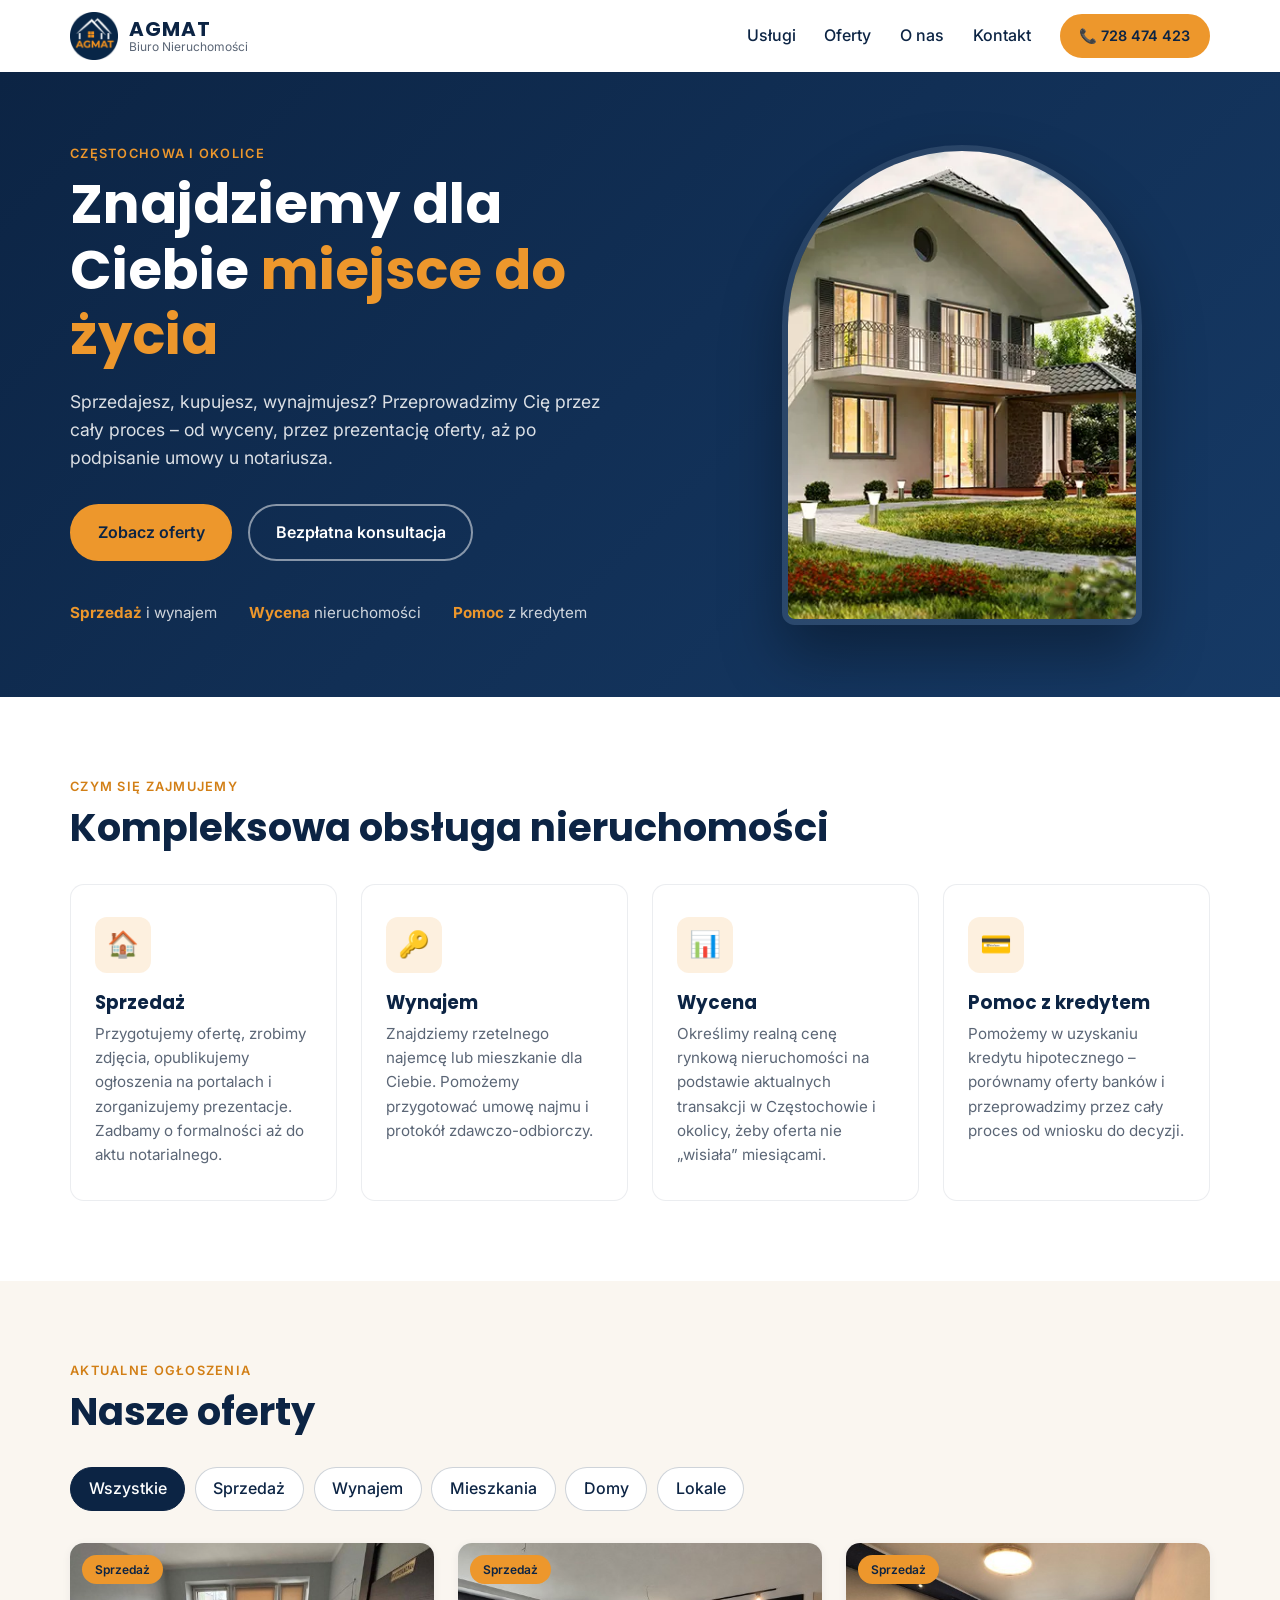
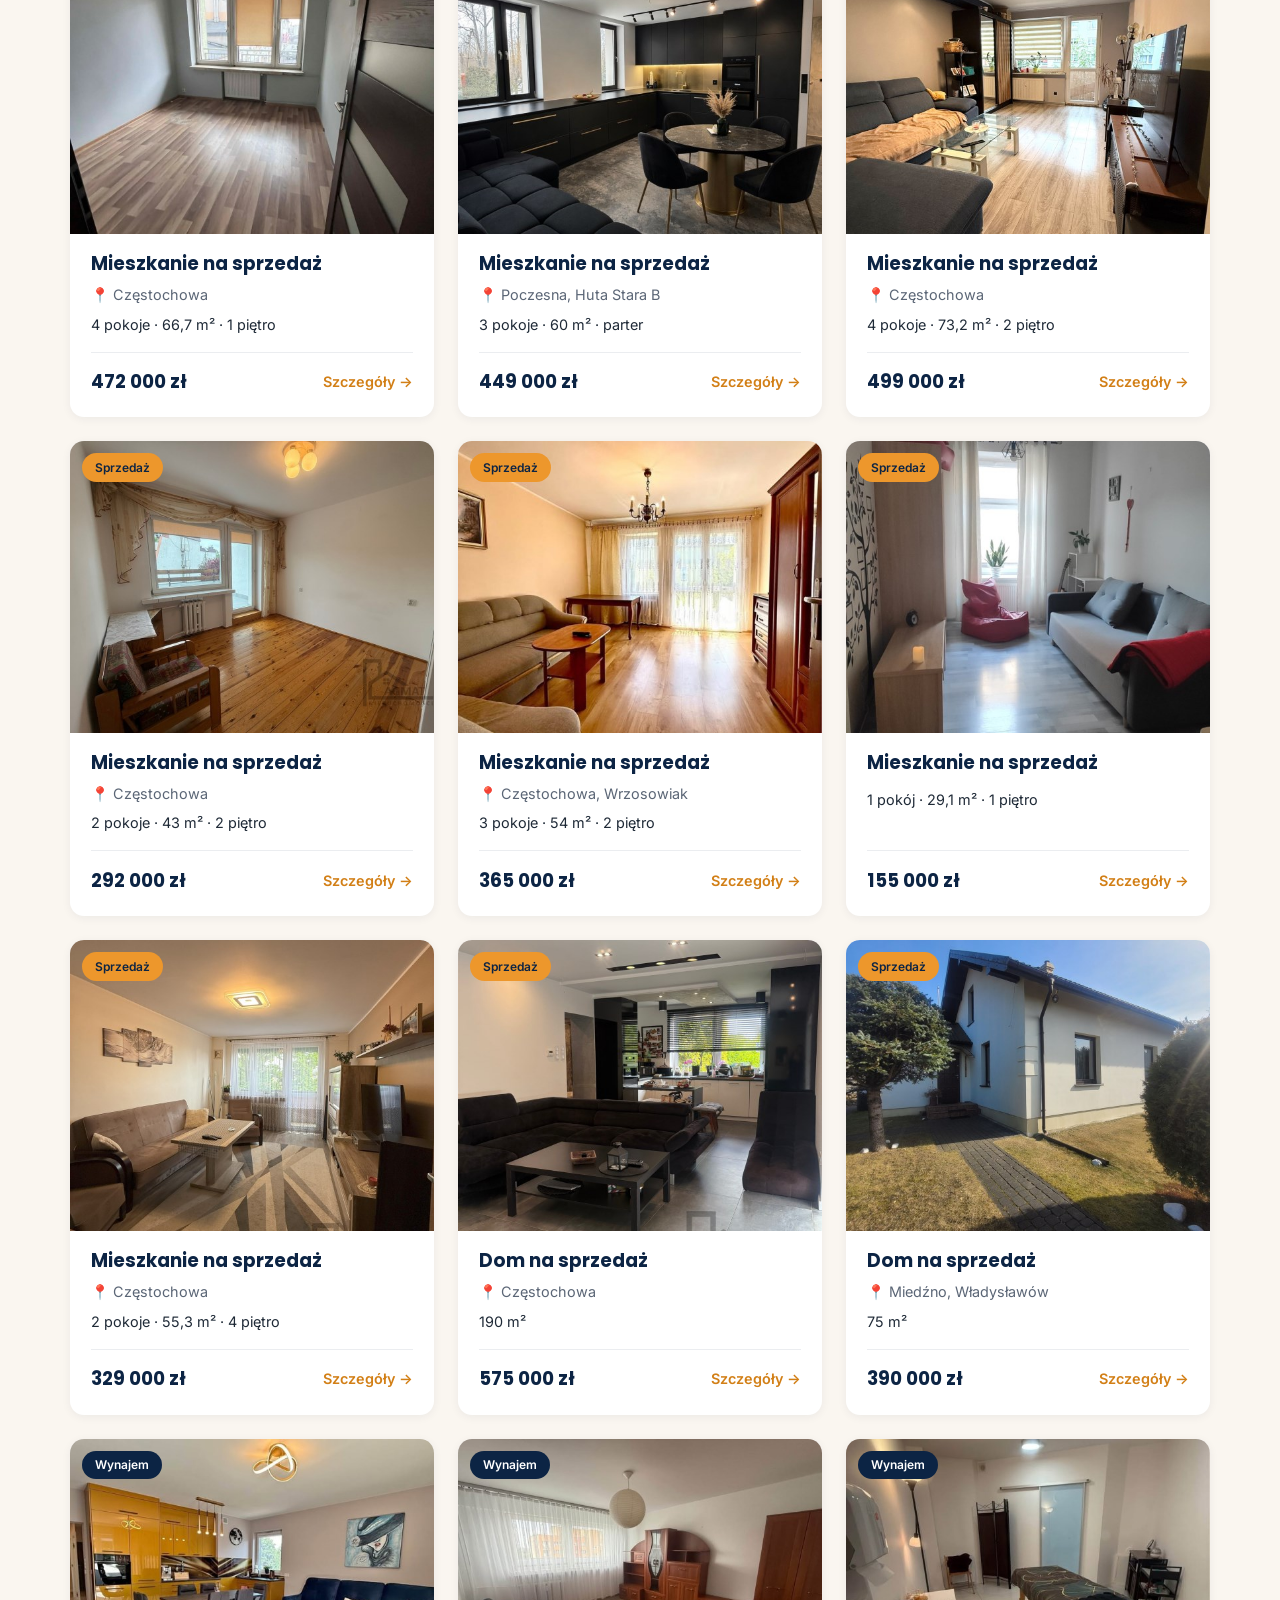
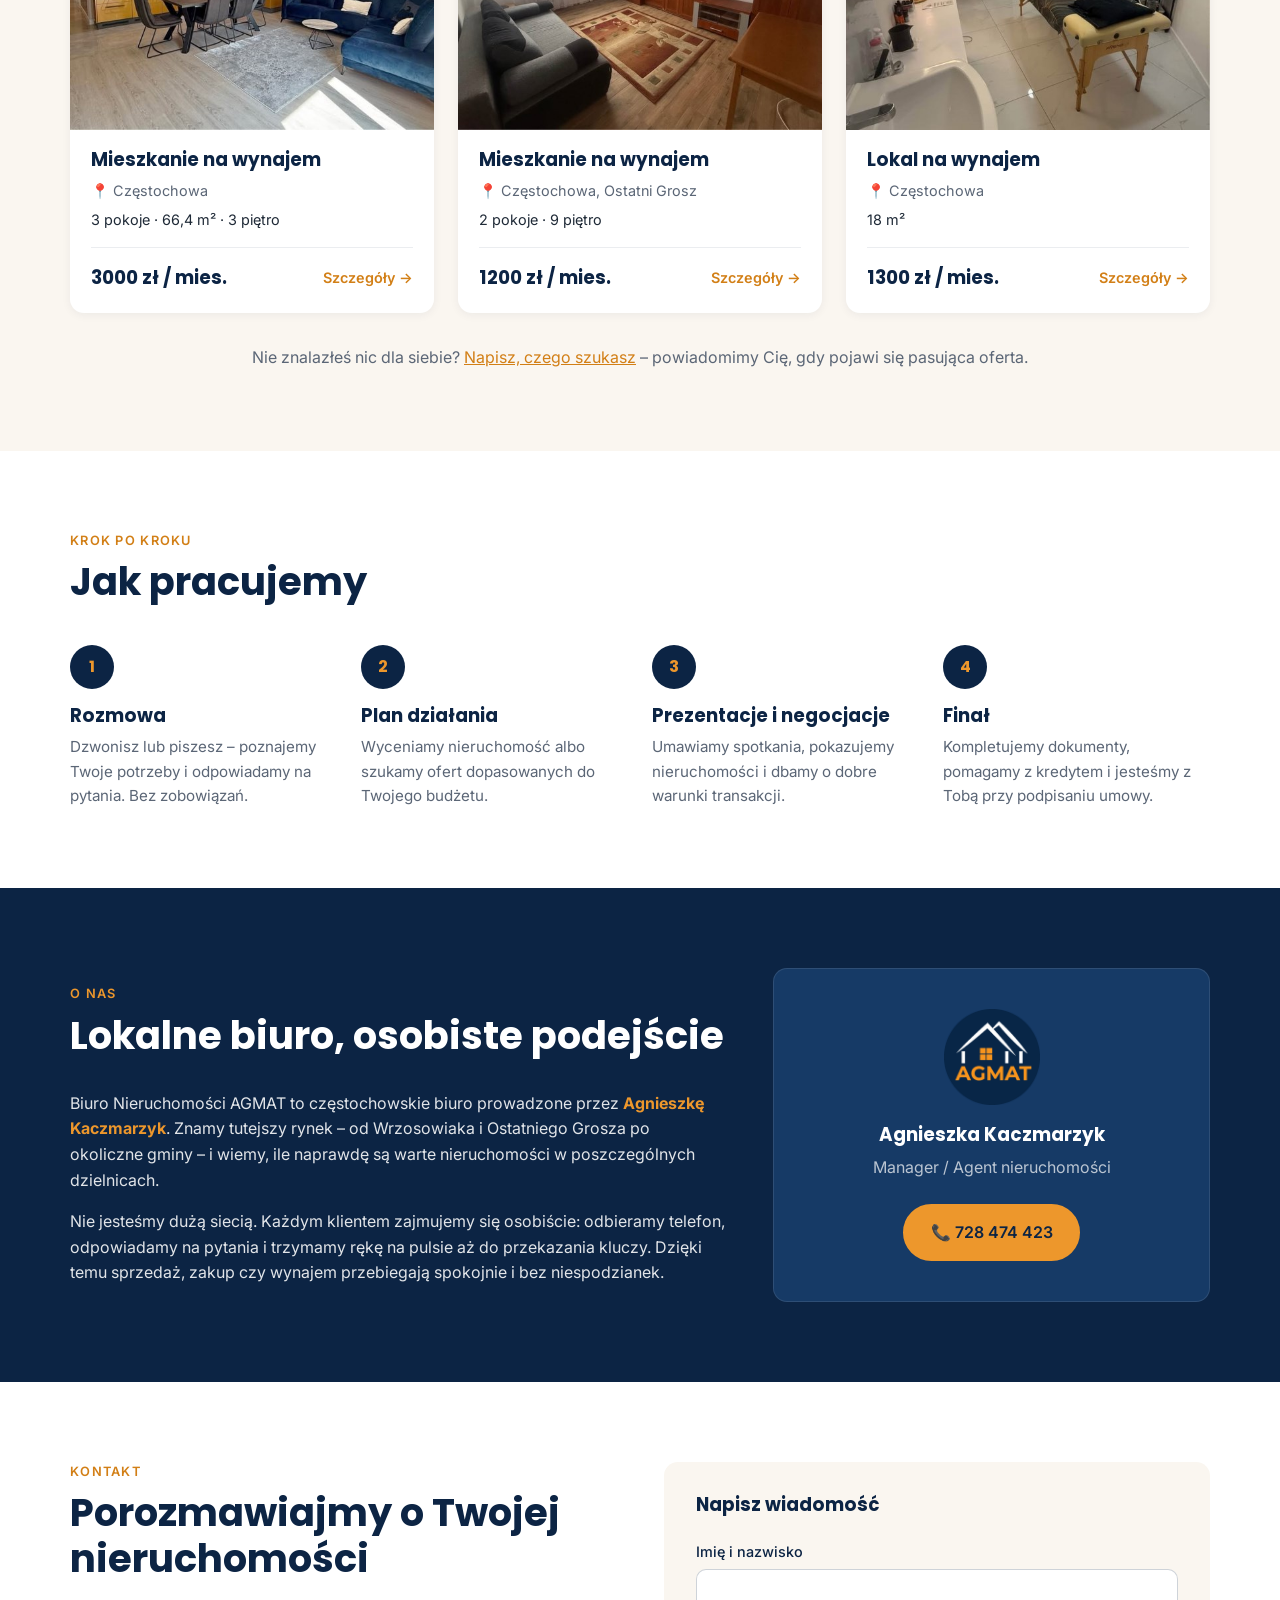
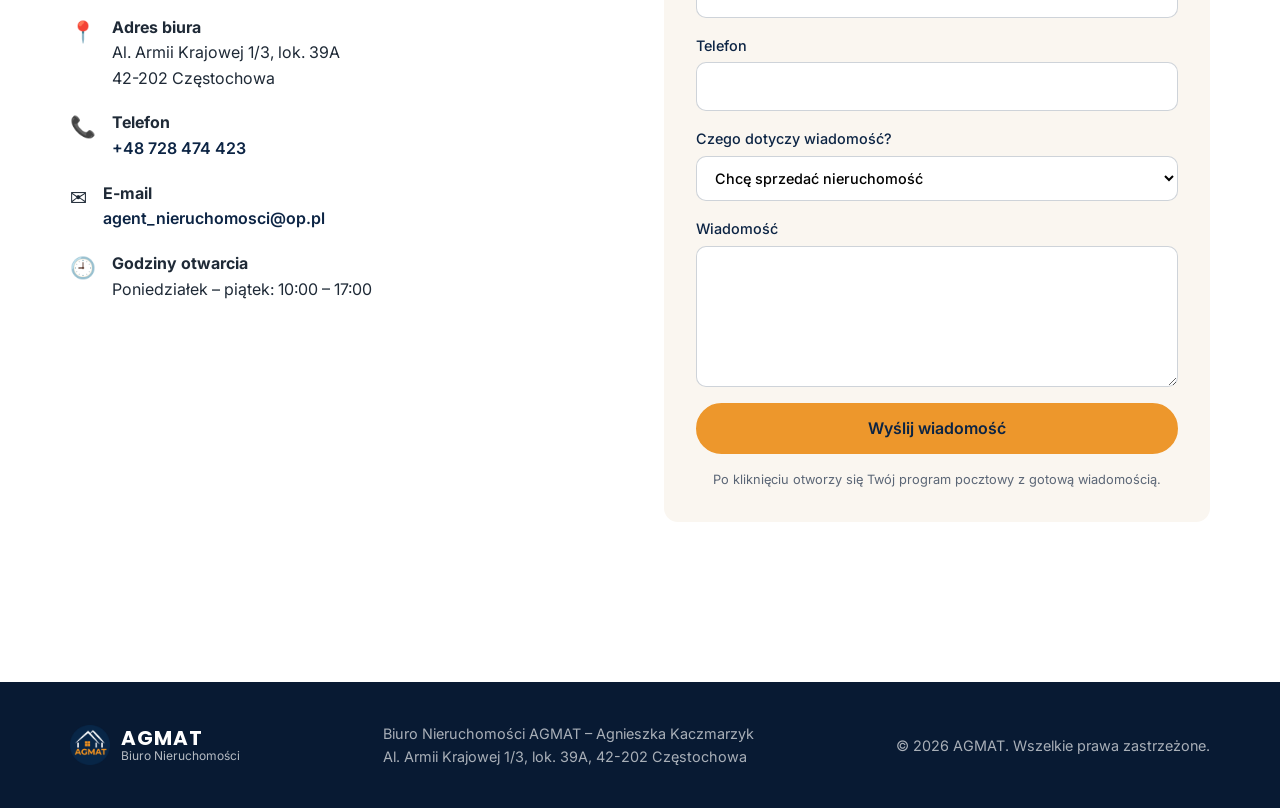
==== agmat/index.html @ b871458a "Dodaj stronę Biura Nieruchomości AGMAT Strona w folderze agmat/: usługi, oferty z filtrem, o nas, ko" ====
<!DOCTYPE html>
<html lang="pl">
<head>
  <meta charset="UTF-8">
  <meta name="viewport" content="width=device-width, initial-scale=1.0">
  <title>Biuro Nieruchomości AGMAT – Częstochowa</title>
  <meta name="description" content="Biuro Nieruchomości AGMAT w Częstochowie. Sprzedaż i wynajem mieszkań, domów i lokali, wycena nieruchomości oraz pomoc w uzyskaniu kredytu.">
  <link rel="icon" href="img/logo.png">
  <link rel="preconnect" href="https://fonts.googleapis.com">
  <link rel="preconnect" href="https://fonts.gstatic.com" crossorigin>
  <link href="https://fonts.googleapis.com/css2?family=Poppins:wght@500;600;700&family=Inter:wght@400;500;600&display=swap" rel="stylesheet">
  <link rel="stylesheet" href="style.css">
</head>
<body>

  <!-- ========== NAGŁÓWEK ========== -->
  <header class="header">
    <div class="container header__inner">
      <a href="#start" class="brand">
        <img src="img/logo.png" alt="Logo AGMAT" width="48" height="48">
        <span class="brand__text">
          <strong>AGMAT</strong>
          <small>Biuro Nieruchomości</small>
        </span>
      </a>

      <button class="menu-toggle" aria-label="Otwórz menu" aria-expanded="false">
        <span></span><span></span><span></span>
      </button>

      <nav class="nav">
        <a href="#uslugi">Usługi</a>
        <a href="#oferty">Oferty</a>
        <a href="#o-nas">O nas</a>
        <a href="#kontakt">Kontakt</a>
        <a href="tel:+48728474423" class="btn btn--small">📞 728 474 423</a>
      </nav>
    </div>
  </header>

  <main>

    <!-- ========== HERO ========== -->
    <section class="hero" id="start">
      <div class="container hero__inner">
        <div class="hero__text">
          <p class="eyebrow">Częstochowa i okolice</p>
          <h1>Znajdziemy dla Ciebie <span>miejsce do życia</span></h1>
          <p class="hero__lead">
            Sprzedajesz, kupujesz, wynajmujesz? Przeprowadzimy Cię przez cały proces –
            od wyceny, przez prezentację oferty, aż po podpisanie umowy u notariusza.
          </p>
          <div class="hero__buttons">
            <a href="#oferty" class="btn">Zobacz oferty</a>
            <a href="#kontakt" class="btn btn--ghost">Bezpłatna konsultacja</a>
          </div>
          <ul class="hero__facts">
            <li><strong>Sprzedaż</strong> i wynajem</li>
            <li><strong>Wycena</strong> nieruchomości</li>
            <li><strong>Pomoc</strong> z kredytem</li>
          </ul>
        </div>
        <div class="hero__image">
          <img src="img/hero.webp" alt="Nowoczesny dom jednorodzinny z ogrodem">
        </div>
      </div>
    </section>

    <!-- ========== USŁUGI ========== -->
    <section class="section" id="uslugi">
      <div class="container">
        <p class="eyebrow">Czym się zajmujemy</p>
        <h2>Kompleksowa obsługa nieruchomości</h2>

        <div class="services">
          <article class="service">
            <div class="service__icon">🏠</div>
            <h3>Sprzedaż</h3>
            <p>Przygotujemy ofertę, zrobimy zdjęcia, opublikujemy ogłoszenia na portalach i zorganizujemy prezentacje. Zadbamy o formalności aż do aktu notarialnego.</p>
          </article>
          <article class="service">
            <div class="service__icon">🔑</div>
            <h3>Wynajem</h3>
            <p>Znajdziemy rzetelnego najemcę lub mieszkanie dla Ciebie. Pomożemy przygotować umowę najmu i protokół zdawczo-odbiorczy.</p>
          </article>
          <article class="service">
            <div class="service__icon">📊</div>
            <h3>Wycena</h3>
            <p>Określimy realną cenę rynkową nieruchomości na podstawie aktualnych transakcji w Częstochowie i okolicy, żeby oferta nie „wisiała” miesiącami.</p>
          </article>
          <article class="service">
            <div class="service__icon">💳</div>
            <h3>Pomoc z kredytem</h3>
            <p>Pomożemy w uzyskaniu kredytu hipotecznego – porównamy oferty banków i przeprowadzimy przez cały proces od wniosku do decyzji.</p>
          </article>
        </div>
      </div>
    </section>

    <!-- ========== OFERTY ========== -->
    <section class="section section--alt" id="oferty">
      <div class="container">
        <p class="eyebrow">Aktualne ogłoszenia</p>
        <h2>Nasze oferty</h2>

        <div class="filters" role="group" aria-label="Filtruj oferty">
          <button class="filter is-active" data-filter="all">Wszystkie</button>
          <button class="filter" data-filter="sprzedaz">Sprzedaż</button>
          <button class="filter" data-filter="wynajem">Wynajem</button>
          <button class="filter" data-filter="mieszkanie">Mieszkania</button>
          <button class="filter" data-filter="dom">Domy</button>
          <button class="filter" data-filter="lokal">Lokale</button>
        </div>

        <div class="offers" id="offers-list">
          <!-- Karty ofert wstawia plik script.js -->
        </div>

        <p class="offers__note">
          Nie znalazłeś nic dla siebie? <a href="#kontakt">Napisz, czego szukasz</a> – powiadomimy Cię, gdy pojawi się pasująca oferta.
        </p>
      </div>
    </section>

    <!-- ========== JAK PRACUJEMY ========== -->
    <section class="section">
      <div class="container">
        <p class="eyebrow">Krok po kroku</p>
        <h2>Jak pracujemy</h2>
        <ol class="steps">
          <li>
            <span class="steps__nr">1</span>
            <h3>Rozmowa</h3>
            <p>Dzwonisz lub piszesz – poznajemy Twoje potrzeby i odpowiadamy na pytania. Bez zobowiązań.</p>
          </li>
          <li>
            <span class="steps__nr">2</span>
            <h3>Plan działania</h3>
            <p>Wyceniamy nieruchomość albo szukamy ofert dopasowanych do Twojego budżetu.</p>
          </li>
          <li>
            <span class="steps__nr">3</span>
            <h3>Prezentacje i negocjacje</h3>
            <p>Umawiamy spotkania, pokazujemy nieruchomości i dbamy o dobre warunki transakcji.</p>
          </li>
          <li>
            <span class="steps__nr">4</span>
            <h3>Finał</h3>
            <p>Kompletujemy dokumenty, pomagamy z kredytem i jesteśmy z Tobą przy podpisaniu umowy.</p>
          </li>
        </ol>
      </div>
    </section>

    <!-- ========== O NAS ========== -->
    <section class="section section--dark" id="o-nas">
      <div class="container about">
        <div class="about__text">
          <p class="eyebrow">O nas</p>
          <h2>Lokalne biuro, osobiste podejście</h2>
          <p>
            Biuro Nieruchomości AGMAT to częstochowskie biuro prowadzone przez
            <strong>Agnieszkę Kaczmarzyk</strong>. Znamy tutejszy rynek – od Wrzosowiaka i Ostatniego Grosza
            po okoliczne gminy – i wiemy, ile naprawdę są warte nieruchomości w poszczególnych dzielnicach.
          </p>
          <p>
            Nie jesteśmy dużą siecią. Każdym klientem zajmujemy się osobiście: odbieramy telefon,
            odpowiadamy na pytania i trzymamy rękę na pulsie aż do przekazania kluczy.
            Dzięki temu sprzedaż, zakup czy wynajem przebiegają spokojnie i bez niespodzianek.
          </p>
        </div>
        <div class="about__card">
          <img src="img/logo.png" alt="" width="96" height="96">
          <h3>Agnieszka Kaczmarzyk</h3>
          <p>Manager / Agent nieruchomości</p>
          <a href="tel:+48728474423" class="btn">📞 728 474 423</a>
        </div>
      </div>
    </section>

    <!-- ========== KONTAKT ========== -->
    <section class="section" id="kontakt">
      <div class="container contact">
        <div class="contact__info">
          <p class="eyebrow">Kontakt</p>
          <h2>Porozmawiajmy o Twojej nieruchomości</h2>

          <ul class="contact__list">
            <li>
              <span>📍</span>
              <div><strong>Adres biura</strong><br>Al. Armii Krajowej 1/3, lok. 39A<br>42-202 Częstochowa</div>
            </li>
            <li>
              <span>📞</span>
              <div><strong>Telefon</strong><br><a href="tel:+48728474423">+48 728 474 423</a></div>
            </li>
            <li>
              <span>✉️</span>
              <div><strong>E-mail</strong><br><a href="mailto:agent_nieruchomosci@op.pl">agent_nieruchomosci@op.pl</a></div>
            </li>
            <li>
              <span>🕘</span>
              <div><strong>Godziny otwarcia</strong><br>Poniedziałek – piątek: 10:00 – 17:00</div>
            </li>
          </ul>

          <iframe class="contact__map"
            title="Mapa dojazdu do biura AGMAT"
            src="https://maps.google.com/maps?q=Aleja%20Armii%20Krajowej%201%2C%2042-202%20Cz%C4%99stochowa&z=16&output=embed"
            loading="lazy" referrerpolicy="no-referrer-when-downgrade"></iframe>
        </div>

        <form class="contact__form" id="contact-form">
          <h3>Napisz wiadomość</h3>
          <label>Imię i nazwisko
            <input type="text" name="name" required>
          </label>
          <label>Telefon
            <input type="tel" name="phone">
          </label>
          <label>Czego dotyczy wiadomość?
            <select name="topic">
              <option>Chcę sprzedać nieruchomość</option>
              <option>Chcę kupić nieruchomość</option>
              <option>Chcę wynająć / wynajmuję</option>
              <option>Wycena nieruchomości</option>
              <option>Pomoc z kredytem</option>
              <option>Inne</option>
            </select>
          </label>
          <label>Wiadomość
            <textarea name="message" rows="5" required></textarea>
          </label>
          <button type="submit" class="btn btn--full">Wyślij wiadomość</button>
          <p class="contact__hint">Po kliknięciu otworzy się Twój program pocztowy z gotową wiadomością.</p>
        </form>
      </div>
    </section>

  </main>

  <!-- ========== STOPKA ========== -->
  <footer class="footer">
    <div class="container footer__inner">
      <div class="brand brand--light">
        <img src="img/logo.png" alt="" width="40" height="40">
        <span class="brand__text"><strong>AGMAT</strong><small>Biuro Nieruchomości</small></span>
      </div>
      <p>Biuro Nieruchomości AGMAT – Agnieszka Kaczmarzyk<br>Al. Armii Krajowej 1/3, lok. 39A, 42-202 Częstochowa</p>
      <p>© <span id="year"></span> AGMAT. Wszelkie prawa zastrzeżone.</p>
    </div>
  </footer>

  <!-- Przycisk „Zadzwoń” widoczny na telefonach -->
  <a href="tel:+48728474423" class="call-fab" aria-label="Zadzwoń do biura">📞</a>

  <script src="script.js"></script>
</body>
</html>
---- agmat/style.css ----
/* ============================================================
   KOLORY I USTAWIENIA – zmień tutaj, a zmieni się na całej stronie
   (granat i pomarańcz wzięte z logo AGMAT)
   ============================================================ */
:root {
  --navy: #0c2444;
  --navy-light: #163a66;
  --orange: #ed972c;
  --orange-dark: #d27f16;
  --cream: #faf6f0;
  --text: #1f2a37;
  --muted: #5b6676;
  --white: #ffffff;
  --radius: 14px;
  --shadow: 0 10px 30px rgba(12, 36, 68, 0.10);
}

* { box-sizing: border-box; margin: 0; padding: 0; }

html { scroll-behavior: smooth; scroll-padding-top: 80px; }

body {
  font-family: "Inter", system-ui, sans-serif;
  color: var(--text);
  background: var(--white);
  line-height: 1.6;
}

h1, h2, h3 { font-family: "Poppins", sans-serif; line-height: 1.2; color: var(--navy); }
h2 { font-size: clamp(1.7rem, 3.5vw, 2.4rem); margin-bottom: 2rem; }
h3 { font-size: 1.15rem; margin-bottom: .5rem; }
img { max-width: 100%; display: block; }
a { color: var(--orange-dark); }

.container { width: min(1140px, 100% - 32px); margin-inline: auto; }

.eyebrow {
  color: var(--orange-dark);
  font-weight: 600;
  text-transform: uppercase;
  letter-spacing: .1em;
  font-size: .8rem;
  margin-bottom: .5rem;
}

/* ---------- Przyciski ---------- */
.btn {
  display: inline-block;
  background: var(--orange);
  color: var(--navy);
  font-weight: 600;
  text-decoration: none;
  padding: .85rem 1.6rem;
  border-radius: 999px;
  border: 2px solid var(--orange);
  cursor: pointer;
  font-size: 1rem;
  font-family: inherit;
  transition: background .2s, transform .2s;
}
.btn:hover { background: var(--orange-dark); border-color: var(--orange-dark); transform: translateY(-2px); }
.btn--ghost { background: transparent; color: var(--white); border-color: rgba(255,255,255,.5); }
.btn--ghost:hover { background: rgba(255,255,255,.1); border-color: var(--white); }
.btn--small { padding: .5rem 1.1rem; font-size: .9rem; }
.btn--full { width: 100%; }

/* ---------- Nagłówek ---------- */
.header {
  position: sticky; top: 0; z-index: 50;
  background: rgba(255,255,255,.96);
  backdrop-filter: blur(8px);
  box-shadow: 0 1px 0 rgba(12,36,68,.08);
}
.header__inner { display: flex; align-items: center; justify-content: space-between; height: 72px; }

.brand { display: flex; align-items: center; gap: .7rem; text-decoration: none; }
.brand__text { display: flex; flex-direction: column; line-height: 1.1; }
.brand__text strong { font-family: "Poppins", sans-serif; color: var(--navy); font-size: 1.25rem; letter-spacing: .05em; }
.brand__text small { color: var(--muted); font-size: .75rem; }
.brand--light strong { color: var(--white); }
.brand--light small { color: rgba(255,255,255,.7); }

.nav { display: flex; align-items: center; gap: 1.8rem; }
.nav a:not(.btn) { color: var(--navy); text-decoration: none; font-weight: 500; }
.nav a:not(.btn):hover { color: var(--orange-dark); }

.menu-toggle { display: none; background: none; border: 0; cursor: pointer; padding: .5rem; }
.menu-toggle span { display: block; width: 24px; height: 2px; background: var(--navy); margin: 5px 0; }

/* ---------- Hero ---------- */
.hero {
  background: linear-gradient(135deg, var(--navy) 0%, var(--navy-light) 100%);
  color: var(--white);
  padding: 4.5rem 0;
  overflow: hidden;
}
.hero__inner { display: grid; grid-template-columns: 1.2fr 1fr; gap: 3rem; align-items: center; }
.hero h1 { color: var(--white); font-size: clamp(2.1rem, 5vw, 3.4rem); margin-bottom: 1.2rem; }
.hero h1 span { color: var(--orange); }
.hero .eyebrow { color: var(--orange); }
.hero__lead { font-size: 1.1rem; color: rgba(255,255,255,.85); max-width: 540px; margin-bottom: 2rem; }
.hero__buttons { display: flex; gap: 1rem; flex-wrap: wrap; margin-bottom: 2.5rem; }
.hero__facts { list-style: none; display: flex; gap: 2rem; flex-wrap: wrap; color: rgba(255,255,255,.8); font-size: .95rem; }
.hero__facts strong { color: var(--orange); }
.hero__image img {
  border-radius: 200px 200px var(--radius) var(--radius);
  box-shadow: 0 30px 60px rgba(0,0,0,.35);
  border: 6px solid rgba(255,255,255,.1);
  margin-inline: auto;
  max-height: 480px;
  object-fit: cover;
}

/* ---------- Sekcje ---------- */
.section { padding: 5rem 0; }
.section--alt { background: var(--cream); }
.section--dark { background: var(--navy); color: rgba(255,255,255,.88); }
.section--dark h2, .section--dark h3 { color: var(--white); }
.section--dark .eyebrow { color: var(--orange); }

/* ---------- Usługi ---------- */
.services { display: grid; grid-template-columns: repeat(4, 1fr); gap: 1.5rem; }
.service {
  background: var(--white);
  border: 1px solid rgba(12,36,68,.08);
  border-radius: var(--radius);
  padding: 2rem 1.5rem;
  transition: transform .2s, box-shadow .2s;
}
.service:hover { transform: translateY(-4px); box-shadow: var(--shadow); }
.service__icon {
  width: 56px; height: 56px;
  display: grid; place-items: center;
  font-size: 1.6rem;
  background: rgba(237,151,44,.15);
  border-radius: 12px;
  margin-bottom: 1.2rem;
}
.service p { color: var(--muted); font-size: .95rem; }

/* ---------- Oferty ---------- */
.filters { display: flex; flex-wrap: wrap; gap: .6rem; margin-bottom: 2rem; }
.filter {
  font: inherit; font-weight: 500;
  border: 1px solid rgba(12,36,68,.2);
  background: var(--white);
  color: var(--navy);
  padding: .5rem 1.1rem;
  border-radius: 999px;
  cursor: pointer;
}
.filter:hover { border-color: var(--orange); }
.filter.is-active { background: var(--navy); color: var(--white); border-color: var(--navy); }

.offers { display: grid; grid-template-columns: repeat(3, 1fr); gap: 1.5rem; }
.offer[hidden] { display: none; }
.offer {
  background: var(--white);
  border-radius: var(--radius);
  overflow: hidden;
  box-shadow: 0 2px 10px rgba(12,36,68,.06);
  transition: transform .2s, box-shadow .2s;
}
.offer:hover { transform: translateY(-4px); box-shadow: var(--shadow); }
.offer__link { color: inherit; text-decoration: none; display: flex; flex-direction: column; height: 100%; }
.offer__photo { position: relative; aspect-ratio: 5 / 4; overflow: hidden; background: #e9edf2; }
.offer__photo img { width: 100%; height: 100%; object-fit: cover; transition: transform .4s; }
.offer:hover .offer__photo img { transform: scale(1.05); }
.offer__badge {
  position: absolute; top: 12px; left: 12px;
  font-size: .75rem; font-weight: 600;
  padding: .3rem .8rem;
  border-radius: 999px;
}
.offer__badge--sprzedaz { background: var(--orange); color: var(--navy); }
.offer__badge--wynajem { background: var(--navy); color: var(--white); }
.offer__body { padding: 1.2rem 1.3rem 1.3rem; display: flex; flex-direction: column; flex: 1; }
.offer__location { color: var(--muted); font-size: .9rem; }
.offer__specs { color: var(--text); font-size: .9rem; margin: .4rem 0 1rem; }
.offer__footer {
  margin-top: auto;
  display: flex; justify-content: space-between; align-items: center;
  border-top: 1px solid rgba(12,36,68,.08);
  padding-top: .9rem;
}
.offer__price { font-family: "Poppins", sans-serif; font-weight: 700; color: var(--navy); font-size: 1.15rem; }
.offer__more { color: var(--orange-dark); font-weight: 600; font-size: .9rem; }
.offers__note { margin-top: 2rem; text-align: center; color: var(--muted); }

/* ---------- Jak pracujemy ---------- */
.steps { list-style: none; display: grid; grid-template-columns: repeat(4, 1fr); gap: 1.5rem; counter-reset: s; }
.steps li { position: relative; padding-top: .5rem; }
.steps__nr {
  display: grid; place-items: center;
  width: 44px; height: 44px;
  border-radius: 50%;
  background: var(--navy); color: var(--orange);
  font-family: "Poppins", sans-serif; font-weight: 700;
  margin-bottom: 1rem;
}
.steps p { color: var(--muted); font-size: .95rem; }

/* ---------- O nas ---------- */
.about { display: grid; grid-template-columns: 1.5fr 1fr; gap: 3rem; align-items: center; }
.about__text p + p { margin-top: 1rem; }
.about__text strong { color: var(--orange); }
.about__card {
  background: var(--navy-light);
  border-radius: var(--radius);
  padding: 2.5rem 2rem;
  text-align: center;
  border: 1px solid rgba(255,255,255,.1);
}
.about__card img { margin: 0 auto 1.2rem; }
.about__card p { margin-bottom: 1.5rem; color: rgba(255,255,255,.7); }

/* ---------- Kontakt ---------- */
.contact { display: grid; grid-template-columns: 1fr 1fr; gap: 3rem; align-items: start; }
.contact__list { list-style: none; display: grid; gap: 1.2rem; margin-bottom: 2rem; }
.contact__list li { display: flex; gap: 1rem; }
.contact__list span { font-size: 1.3rem; }
.contact__list a { color: var(--navy); font-weight: 600; text-decoration: none; }
.contact__list a:hover { color: var(--orange-dark); }
.contact__map { width: 100%; height: 260px; border: 0; border-radius: var(--radius); }

.contact__form {
  background: var(--cream);
  padding: 2rem;
  border-radius: var(--radius);
  display: grid; gap: 1rem;
}
.contact__form label { display: grid; gap: .35rem; font-weight: 500; font-size: .9rem; color: var(--navy); }
.contact__form input, .contact__form select, .contact__form textarea {
  font: inherit;
  padding: .75rem .9rem;
  border: 1px solid rgba(12,36,68,.2);
  border-radius: 10px;
  background: var(--white);
}
.contact__form input:focus, .contact__form select:focus, .contact__form textarea:focus {
  outline: 2px solid var(--orange); border-color: transparent;
}
.contact__hint { font-size: .8rem; color: var(--muted); text-align: center; }

/* ---------- Stopka ---------- */
.footer { background: #081a33; color: rgba(255,255,255,.65); padding: 2.5rem 0; font-size: .9rem; }
.footer__inner { display: flex; justify-content: space-between; align-items: center; gap: 2rem; flex-wrap: wrap; }

/* ---------- Przycisk „Zadzwoń” (tylko telefon) ---------- */
.call-fab {
  display: none;
  position: fixed; right: 18px; bottom: 18px; z-index: 60;
  width: 58px; height: 58px;
  border-radius: 50%;
  background: var(--orange);
  place-items: center;
  font-size: 1.5rem;
  text-decoration: none;
  box-shadow: 0 8px 20px rgba(0,0,0,.25);
}

/* ============================================================
   WERSJA NA TABLET I TELEFON
   ============================================================ */
@media (max-width: 960px) {
  .services, .steps { grid-template-columns: repeat(2, 1fr); }
  .offers { grid-template-columns: repeat(2, 1fr); }
  .hero__inner, .about, .contact { grid-template-columns: 1fr; }
  .hero__image { display: none; }
}

@media (max-width: 760px) {
  .menu-toggle { display: block; }
  .nav {
    position: absolute; top: 72px; left: 0; right: 0;
    flex-direction: column; gap: 0;
    background: var(--white);
    box-shadow: 0 10px 20px rgba(0,0,0,.08);
    max-height: 0; overflow: hidden;
    transition: max-height .3s;
  }
  .nav.is-open { max-height: 400px; }
  .nav a { padding: 1rem; width: 100%; text-align: center; }
  .nav .btn { width: auto; margin: .5rem 0 1rem; }
  .call-fab { display: grid; }
}

@media (max-width: 560px) {
  .section { padding: 3.5rem 0; }
  .hero { padding: 3rem 0; }
  .services, .steps, .offers { grid-template-columns: 1fr; }
  .contact__form { padding: 1.5rem; }
}
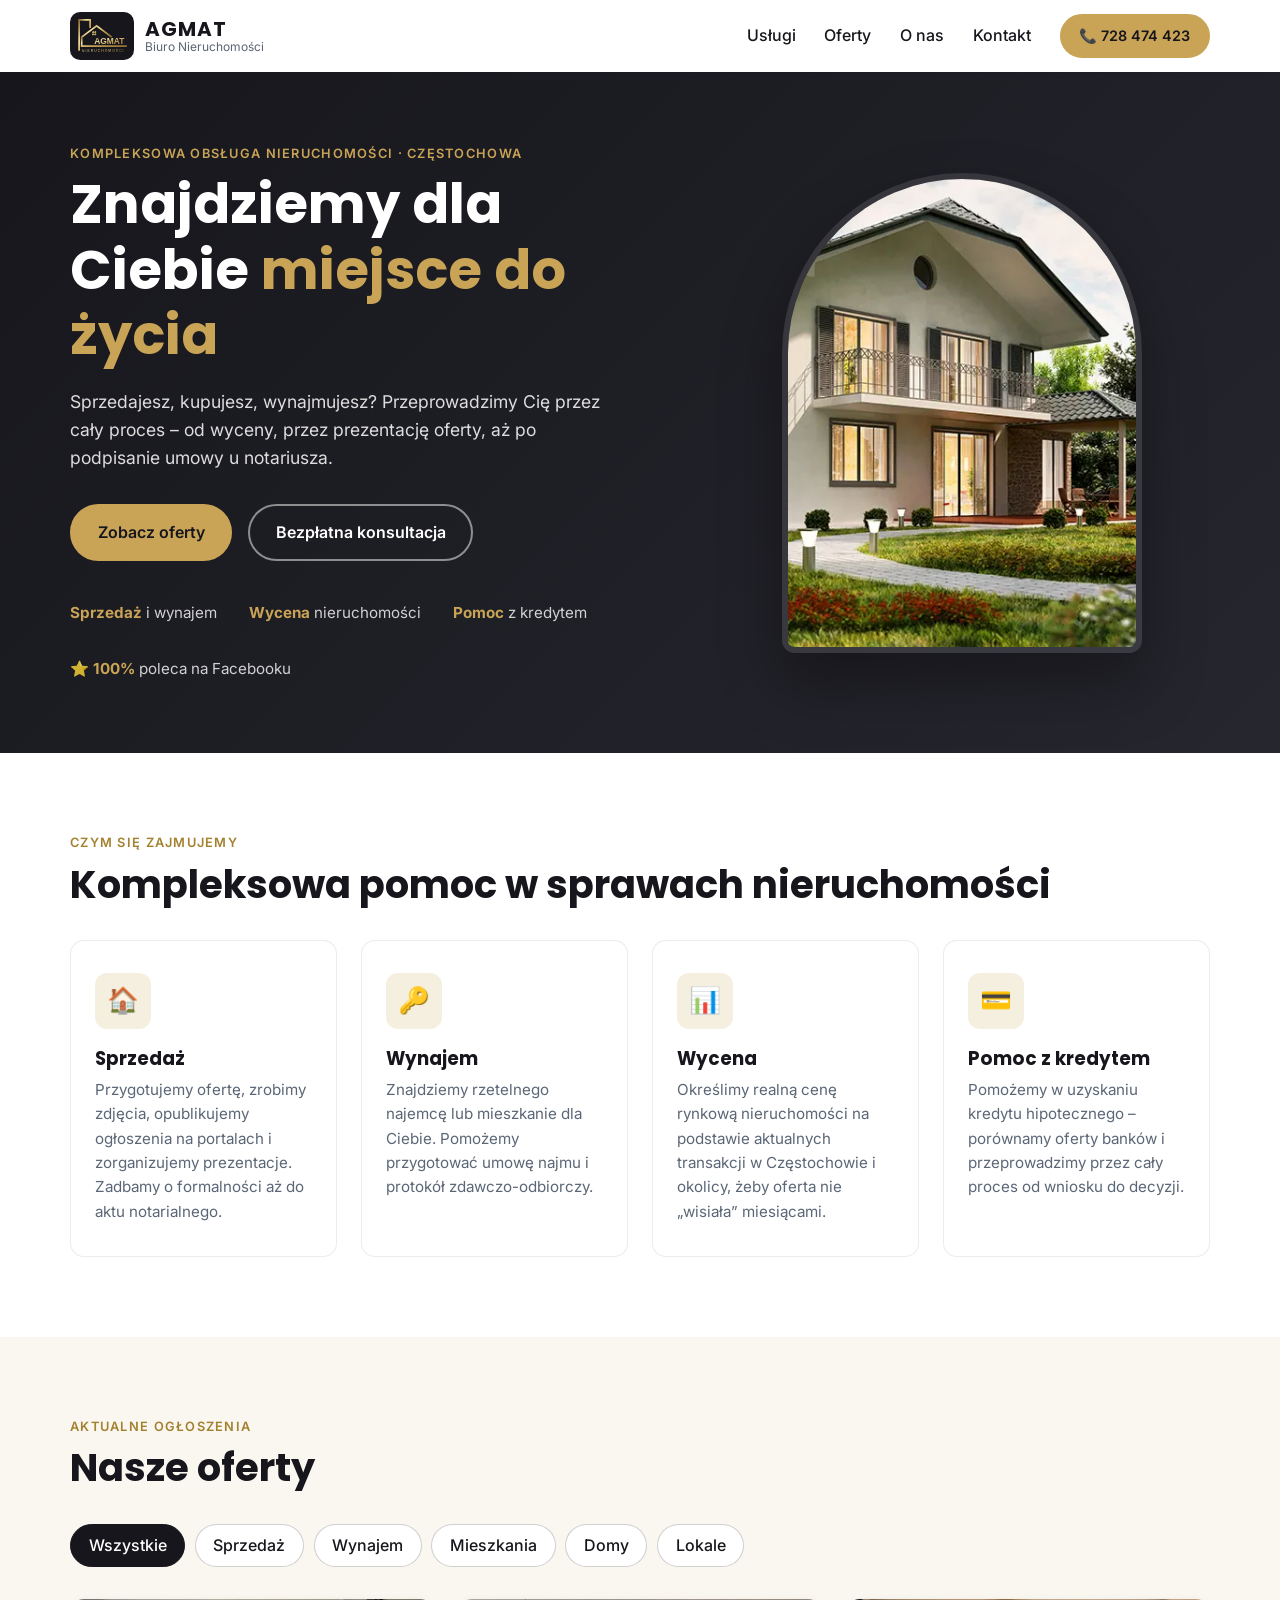
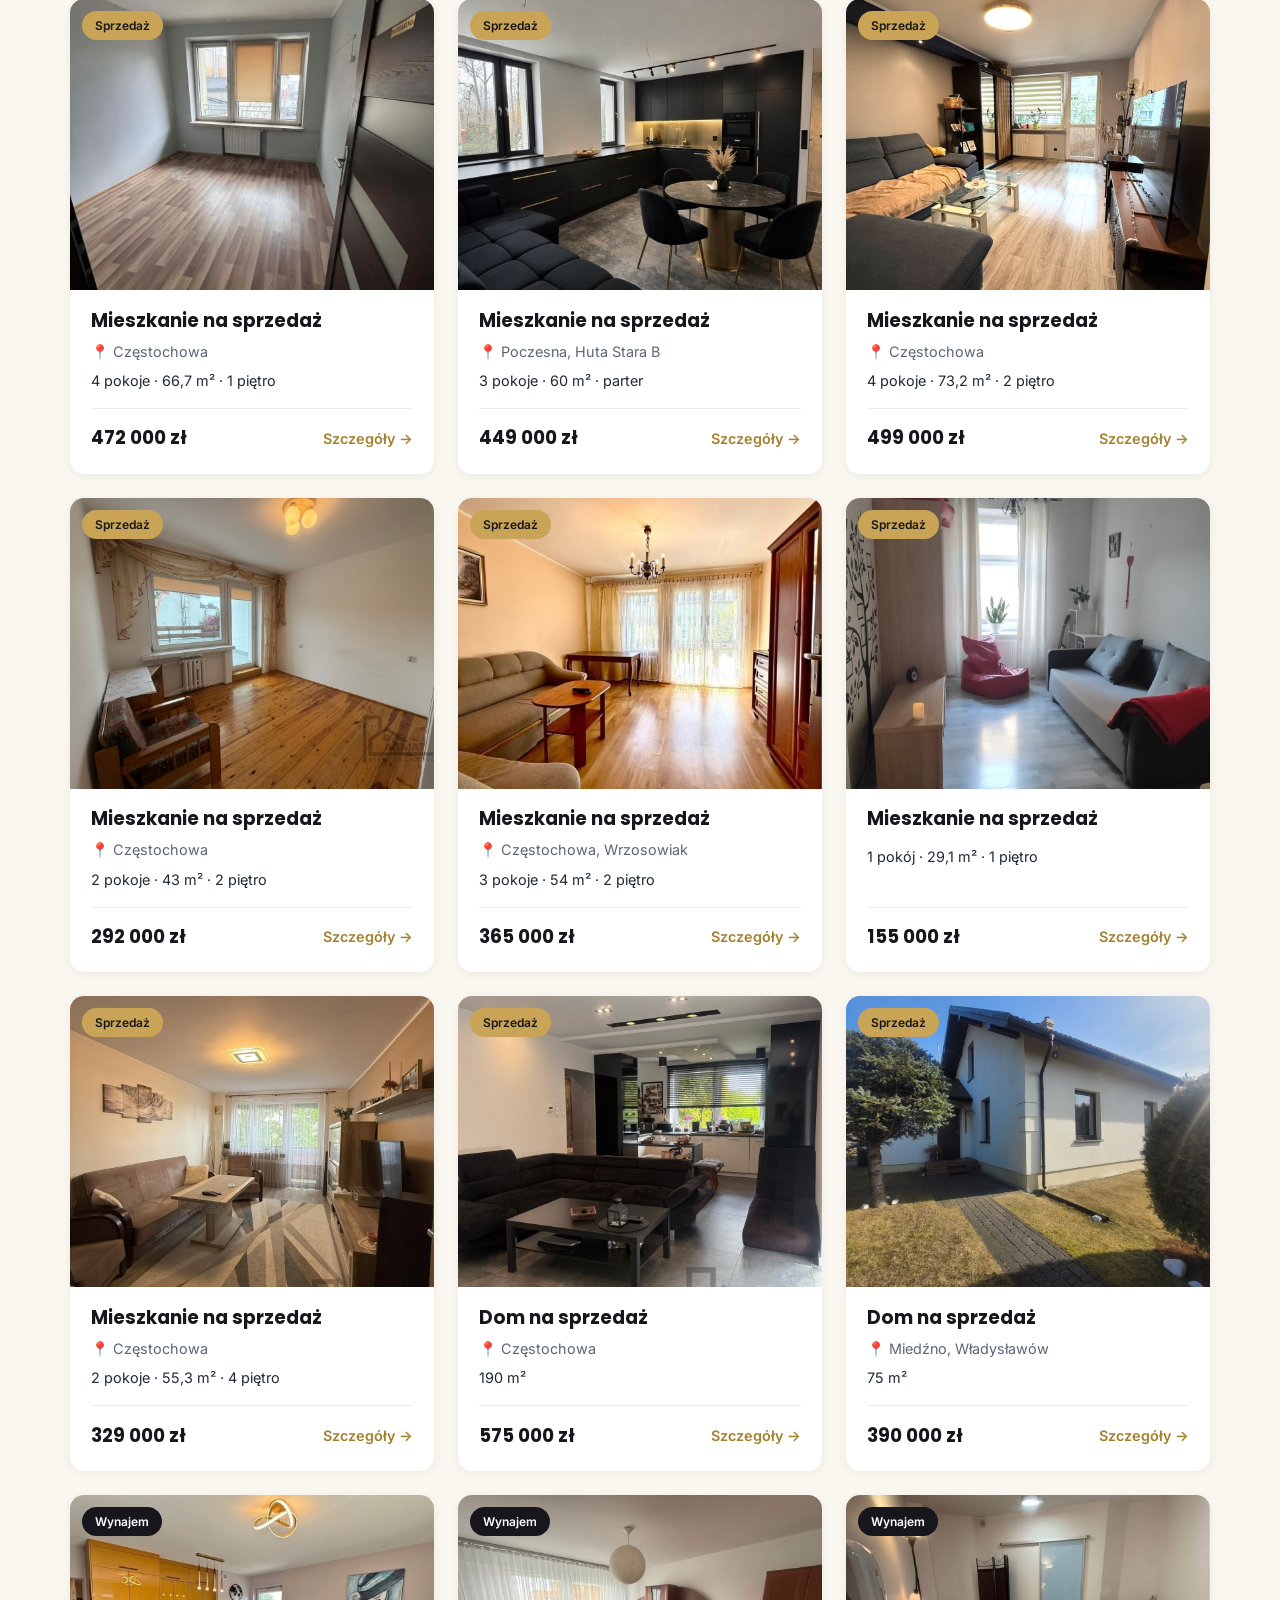
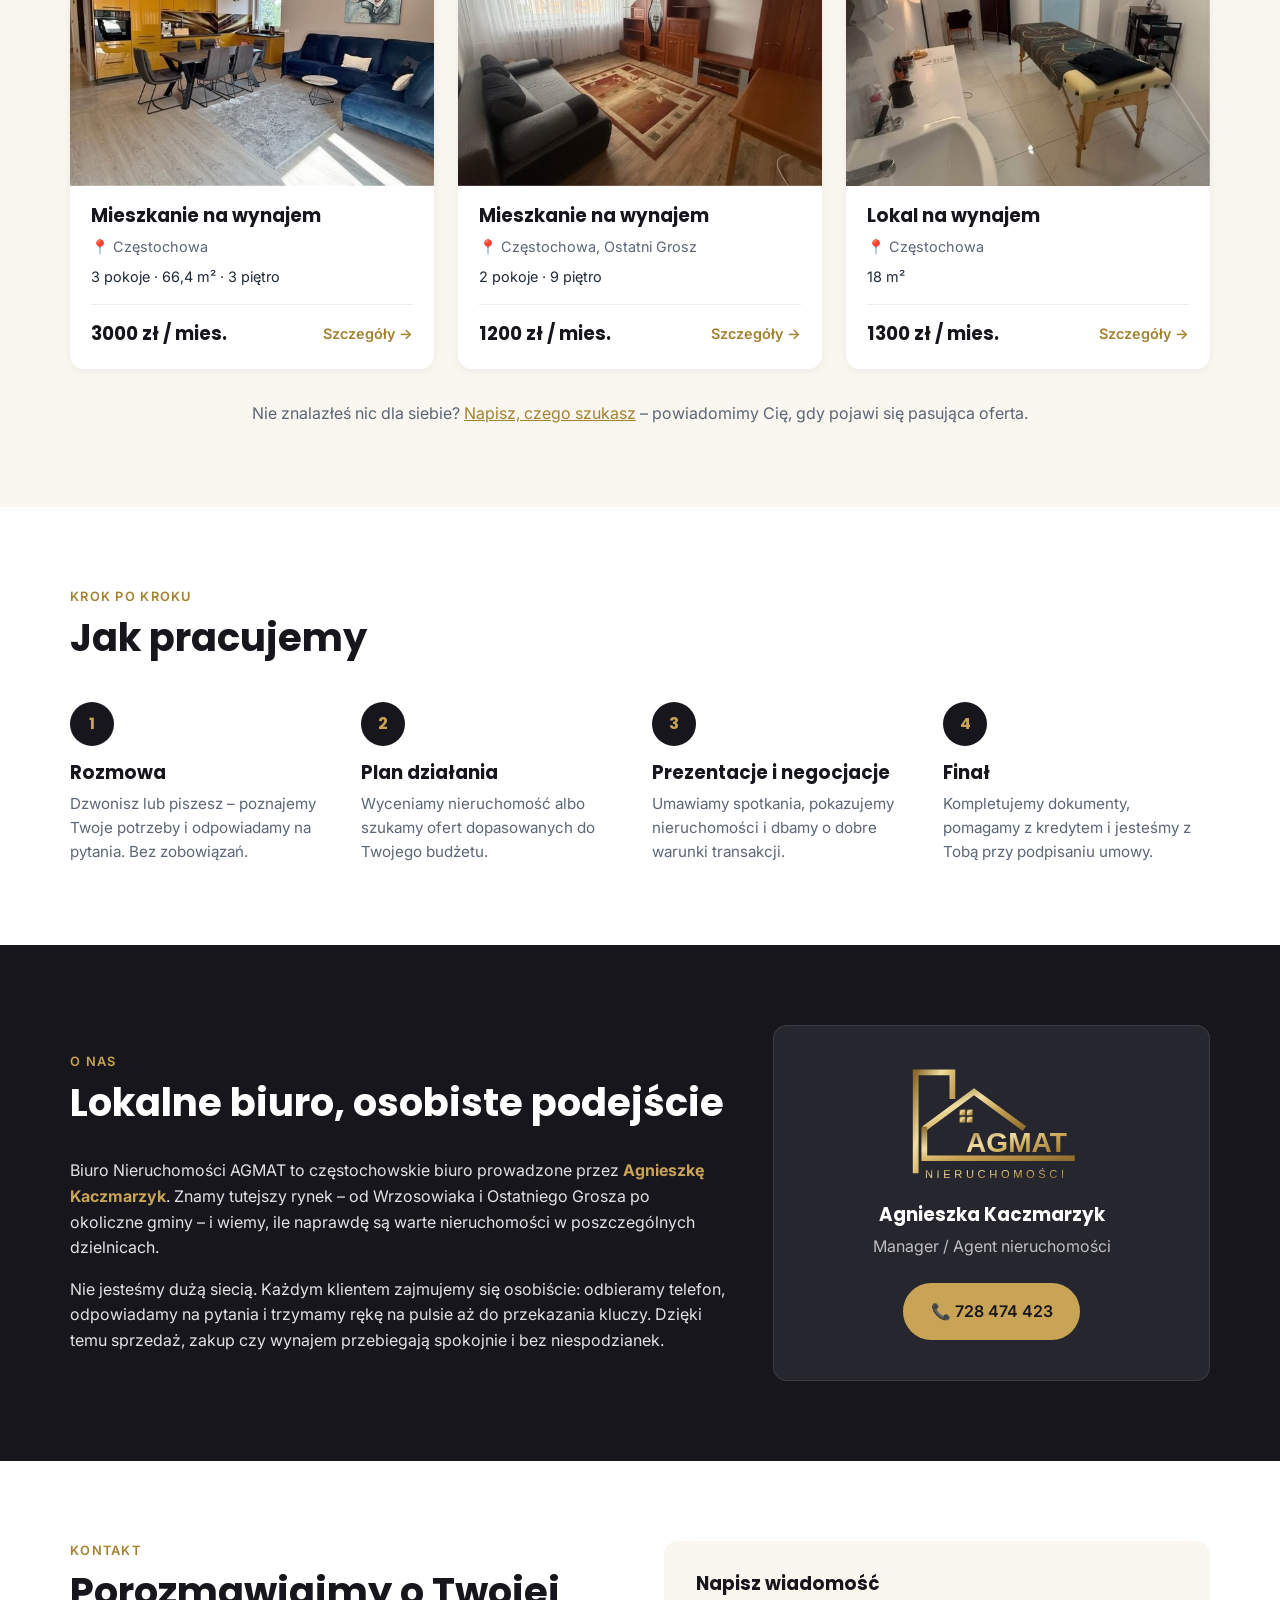
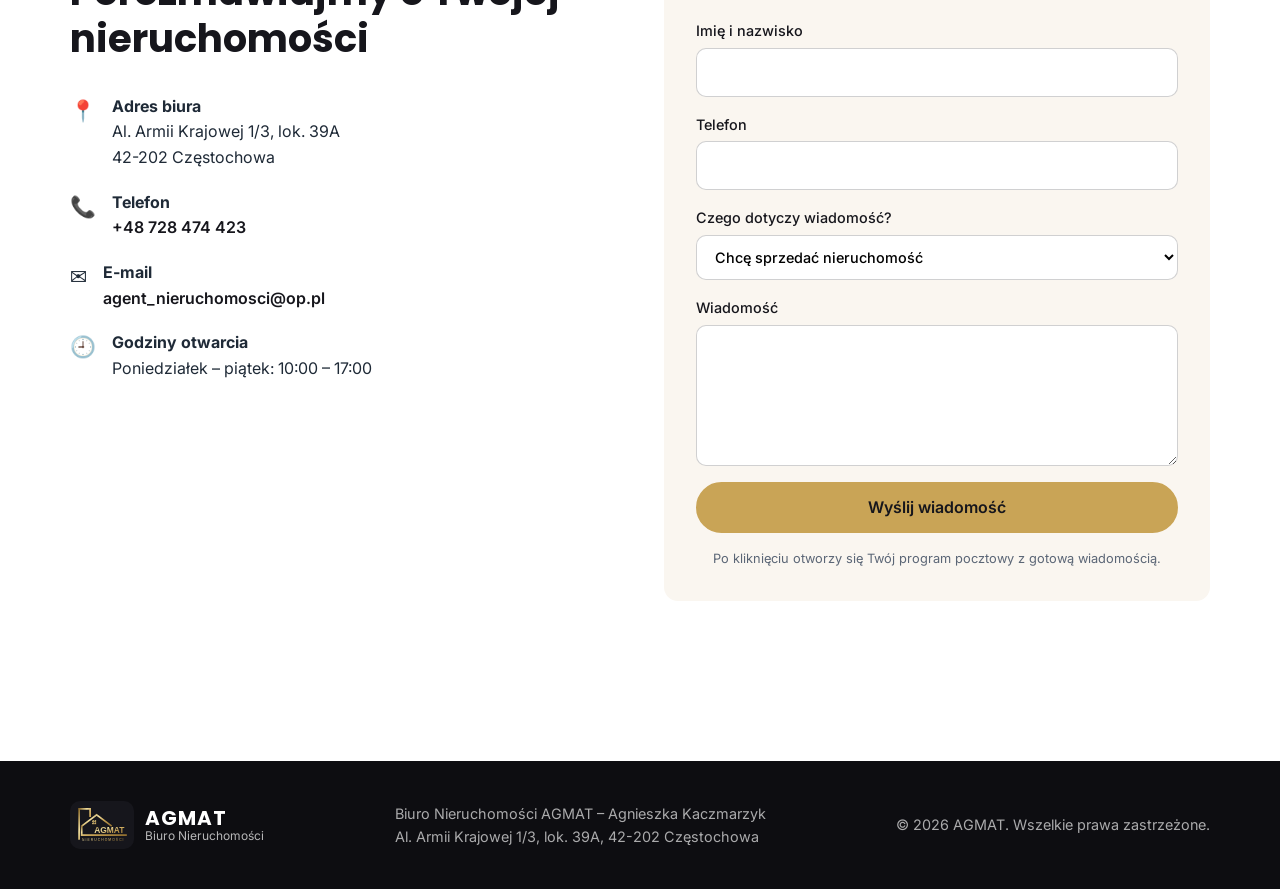
==== commit 3cc4ea54: "AGMAT: logo i kolory z profilu na Facebooku Złote logo na czarnym tle (odrysowane jako SVG), kolorys" ====
--- a/agmat/index.html
+++ b/agmat/index.html
@@ -5,7 +5,7 @@
   <meta name="viewport" content="width=device-width, initial-scale=1.0">
   <title>Biuro Nieruchomości AGMAT – Częstochowa</title>
   <meta name="description" content="Biuro Nieruchomości AGMAT w Częstochowie. Sprzedaż i wynajem mieszkań, domów i lokali, wycena nieruchomości oraz pomoc w uzyskaniu kredytu.">
-  <link rel="icon" href="img/logo.png">
+  <link rel="icon" href="img/logo.svg">
   <link rel="preconnect" href="https://fonts.googleapis.com">
   <link rel="preconnect" href="https://fonts.gstatic.com" crossorigin>
   <link href="https://fonts.googleapis.com/css2?family=Poppins:wght@500;600;700&family=Inter:wght@400;500;600&display=swap" rel="stylesheet">
@@ -17,7 +17,7 @@
   <header class="header">
     <div class="container header__inner">
       <a href="#start" class="brand">
-        <img src="img/logo.png" alt="Logo AGMAT" width="48" height="48">
+        <img src="img/logo.svg" alt="Logo AGMAT Nieruchomości" width="64" height="42">
         <span class="brand__text">
           <strong>AGMAT</strong>
           <small>Biuro Nieruchomości</small>
@@ -44,7 +44,7 @@
     <section class="hero" id="start">
       <div class="container hero__inner">
         <div class="hero__text">
-          <p class="eyebrow">Częstochowa i okolice</p>
+          <p class="eyebrow">Kompleksowa obsługa nieruchomości · Częstochowa</p>
           <h1>Znajdziemy dla Ciebie <span>miejsce do życia</span></h1>
           <p class="hero__lead">
             Sprzedajesz, kupujesz, wynajmujesz? Przeprowadzimy Cię przez cały proces –
@@ -58,6 +58,7 @@
             <li><strong>Sprzedaż</strong> i wynajem</li>
             <li><strong>Wycena</strong> nieruchomości</li>
             <li><strong>Pomoc</strong> z kredytem</li>
+            <li>⭐ <strong>100%</strong> poleca na Facebooku</li>
           </ul>
         </div>
         <div class="hero__image">
@@ -70,7 +71,7 @@
     <section class="section" id="uslugi">
       <div class="container">
         <p class="eyebrow">Czym się zajmujemy</p>
-        <h2>Kompleksowa obsługa nieruchomości</h2>
+        <h2>Kompleksowa pomoc w sprawach nieruchomości</h2>
 
         <div class="services">
           <article class="service">
@@ -170,7 +171,7 @@
           </p>
         </div>
         <div class="about__card">
-          <img src="img/logo.png" alt="" width="96" height="96">
+          <img src="img/logo.svg" alt="" width="180" height="119">
           <h3>Agnieszka Kaczmarzyk</h3>
           <p>Manager / Agent nieruchomości</p>
           <a href="tel:+48728474423" class="btn">📞 728 474 423</a>
@@ -243,7 +244,7 @@
   <footer class="footer">
     <div class="container footer__inner">
       <div class="brand brand--light">
-        <img src="img/logo.png" alt="" width="40" height="40">
+        <img src="img/logo.svg" alt="" width="64" height="42">
         <span class="brand__text"><strong>AGMAT</strong><small>Biuro Nieruchomości</small></span>
       </div>
       <p>Biuro Nieruchomości AGMAT – Agnieszka Kaczmarzyk<br>Al. Armii Krajowej 1/3, lok. 39A, 42-202 Częstochowa</p>
@@ -251,6 +252,12 @@
     </div>
   </footer>
 
+  <!-- Okno ze szczegółami oferty (wypełnia je script.js) -->
+  <dialog class="modal" id="offer-modal">
+    <button class="modal__close" aria-label="Zamknij">✕</button>
+    <div class="modal__content"></div>
+  </dialog>
+
   <!-- Przycisk „Zadzwoń” widoczny na telefonach -->
   <a href="tel:+48728474423" class="call-fab" aria-label="Zadzwoń do biura">📞</a>
 
--- a/agmat/style.css
+++ b/agmat/style.css
@@ -1,18 +1,18 @@
 /* ============================================================
    KOLORY I USTAWIENIA – zmień tutaj, a zmieni się na całej stronie
-   (granat i pomarańcz wzięte z logo AGMAT)
+   (czerń i złoto z logo AGMAT na Facebooku)
    ============================================================ */
 :root {
-  --navy: #0c2444;
-  --navy-light: #163a66;
-  --orange: #ed972c;
-  --orange-dark: #d27f16;
+  --navy: #16161c;
+  --navy-light: #26262e;
+  --orange: #c9a456;
+  --orange-dark: #a3812f;
   --cream: #faf6f0;
   --text: #1f2a37;
   --muted: #5b6676;
   --white: #ffffff;
   --radius: 14px;
-  --shadow: 0 10px 30px rgba(12, 36, 68, 0.10);
+  --shadow: 0 10px 30px rgba(22, 22, 28, 0.12);
 }
 
 * { box-sizing: border-box; margin: 0; padding: 0; }
@@ -69,11 +69,12 @@
   position: sticky; top: 0; z-index: 50;
   background: rgba(255,255,255,.96);
   backdrop-filter: blur(8px);
-  box-shadow: 0 1px 0 rgba(12,36,68,.08);
+  box-shadow: 0 1px 0 rgba(22,22,28,.08);
 }
 .header__inner { display: flex; align-items: center; justify-content: space-between; height: 72px; }
 
 .brand { display: flex; align-items: center; gap: .7rem; text-decoration: none; }
+.brand img { background: var(--navy); border-radius: 10px; padding: 6px 5px; width: 64px; height: auto; }
 .brand__text { display: flex; flex-direction: column; line-height: 1.1; }
 .brand__text strong { font-family: "Poppins", sans-serif; color: var(--navy); font-size: 1.25rem; letter-spacing: .05em; }
 .brand__text small { color: var(--muted); font-size: .75rem; }
@@ -122,7 +123,7 @@
 .services { display: grid; grid-template-columns: repeat(4, 1fr); gap: 1.5rem; }
 .service {
   background: var(--white);
-  border: 1px solid rgba(12,36,68,.08);
+  border: 1px solid rgba(22,22,28,.08);
   border-radius: var(--radius);
   padding: 2rem 1.5rem;
   transition: transform .2s, box-shadow .2s;
@@ -132,7 +133,7 @@
   width: 56px; height: 56px;
   display: grid; place-items: center;
   font-size: 1.6rem;
-  background: rgba(237,151,44,.15);
+  background: rgba(201,164,86,.18);
   border-radius: 12px;
   margin-bottom: 1.2rem;
 }
@@ -142,7 +143,7 @@
 .filters { display: flex; flex-wrap: wrap; gap: .6rem; margin-bottom: 2rem; }
 .filter {
   font: inherit; font-weight: 500;
-  border: 1px solid rgba(12,36,68,.2);
+  border: 1px solid rgba(22,22,28,.2);
   background: var(--white);
   color: var(--navy);
   padding: .5rem 1.1rem;
@@ -158,11 +159,11 @@
   background: var(--white);
   border-radius: var(--radius);
   overflow: hidden;
-  box-shadow: 0 2px 10px rgba(12,36,68,.06);
+  box-shadow: 0 2px 10px rgba(22,22,28,.06);
   transition: transform .2s, box-shadow .2s;
 }
 .offer:hover { transform: translateY(-4px); box-shadow: var(--shadow); }
-.offer__link { color: inherit; text-decoration: none; display: flex; flex-direction: column; height: 100%; }
+.offer__link { all: unset; cursor: pointer; width: 100%; box-sizing: border-box; color: inherit; text-decoration: none; display: flex; flex-direction: column; height: 100%; }
 .offer__photo { position: relative; aspect-ratio: 5 / 4; overflow: hidden; background: #e9edf2; }
 .offer__photo img { width: 100%; height: 100%; object-fit: cover; transition: transform .4s; }
 .offer:hover .offer__photo img { transform: scale(1.05); }
@@ -180,12 +181,36 @@
 .offer__footer {
   margin-top: auto;
   display: flex; justify-content: space-between; align-items: center;
-  border-top: 1px solid rgba(12,36,68,.08);
+  border-top: 1px solid rgba(22,22,28,.08);
   padding-top: .9rem;
 }
 .offer__price { font-family: "Poppins", sans-serif; font-weight: 700; color: var(--navy); font-size: 1.15rem; }
 .offer__more { color: var(--orange-dark); font-weight: 600; font-size: .9rem; }
 .offers__note { margin-top: 2rem; text-align: center; color: var(--muted); }
+
+.btn--outline { background: transparent; color: var(--navy); border-color: var(--navy); }
+.btn--outline:hover { background: var(--navy); color: var(--white); border-color: var(--navy); }
+
+/* ---------- Okno ze szczegółami oferty ---------- */
+.modal {
+  border: 0; padding: 0; margin: auto;
+  width: min(720px, 100% - 32px); max-height: 90vh;
+  border-radius: var(--radius); overflow: auto;
+  box-shadow: 0 30px 80px rgba(0,0,0,.4);
+}
+.modal::backdrop { background: rgba(13,13,17,.75); }
+.modal img { width: 100%; aspect-ratio: 5 / 4; object-fit: cover; }
+.modal__body { padding: 1.5rem; }
+.modal__body .offer__price { font-size: 1.5rem; margin-bottom: 1rem; display: block; }
+.modal dl { display: grid; grid-template-columns: auto 1fr; gap: .4rem 1.5rem; margin-bottom: 1.2rem; }
+.modal dt { color: var(--muted); }
+.modal dd { font-weight: 600; }
+.modal__actions { display: flex; gap: .8rem; flex-wrap: wrap; }
+.modal__close {
+  position: sticky; top: 12px; float: right; margin: 12px 12px -56px 0; z-index: 2;
+  width: 44px; height: 44px; border-radius: 50%; border: 0; cursor: pointer;
+  background: var(--white); font-size: 1.1rem; box-shadow: 0 2px 8px rgba(0,0,0,.2);
+}
 
 /* ---------- Jak pracujemy ---------- */
 .steps { list-style: none; display: grid; grid-template-columns: repeat(4, 1fr); gap: 1.5rem; counter-reset: s; }
@@ -211,7 +236,7 @@
   text-align: center;
   border: 1px solid rgba(255,255,255,.1);
 }
-.about__card img { margin: 0 auto 1.2rem; }
+.about__card img { margin: 0 auto 1.2rem; width: 180px; height: auto; }
 .about__card p { margin-bottom: 1.5rem; color: rgba(255,255,255,.7); }
 
 /* ---------- Kontakt ---------- */
@@ -233,7 +258,7 @@
 .contact__form input, .contact__form select, .contact__form textarea {
   font: inherit;
   padding: .75rem .9rem;
-  border: 1px solid rgba(12,36,68,.2);
+  border: 1px solid rgba(22,22,28,.2);
   border-radius: 10px;
   background: var(--white);
 }
@@ -243,7 +268,7 @@
 .contact__hint { font-size: .8rem; color: var(--muted); text-align: center; }
 
 /* ---------- Stopka ---------- */
-.footer { background: #081a33; color: rgba(255,255,255,.65); padding: 2.5rem 0; font-size: .9rem; }
+.footer { background: #0d0d11; color: rgba(255,255,255,.65); padding: 2.5rem 0; font-size: .9rem; }
 .footer__inner { display: flex; justify-content: space-between; align-items: center; gap: 2rem; flex-wrap: wrap; }
 
 /* ---------- Przycisk „Zadzwoń” (tylko telefon) ---------- */
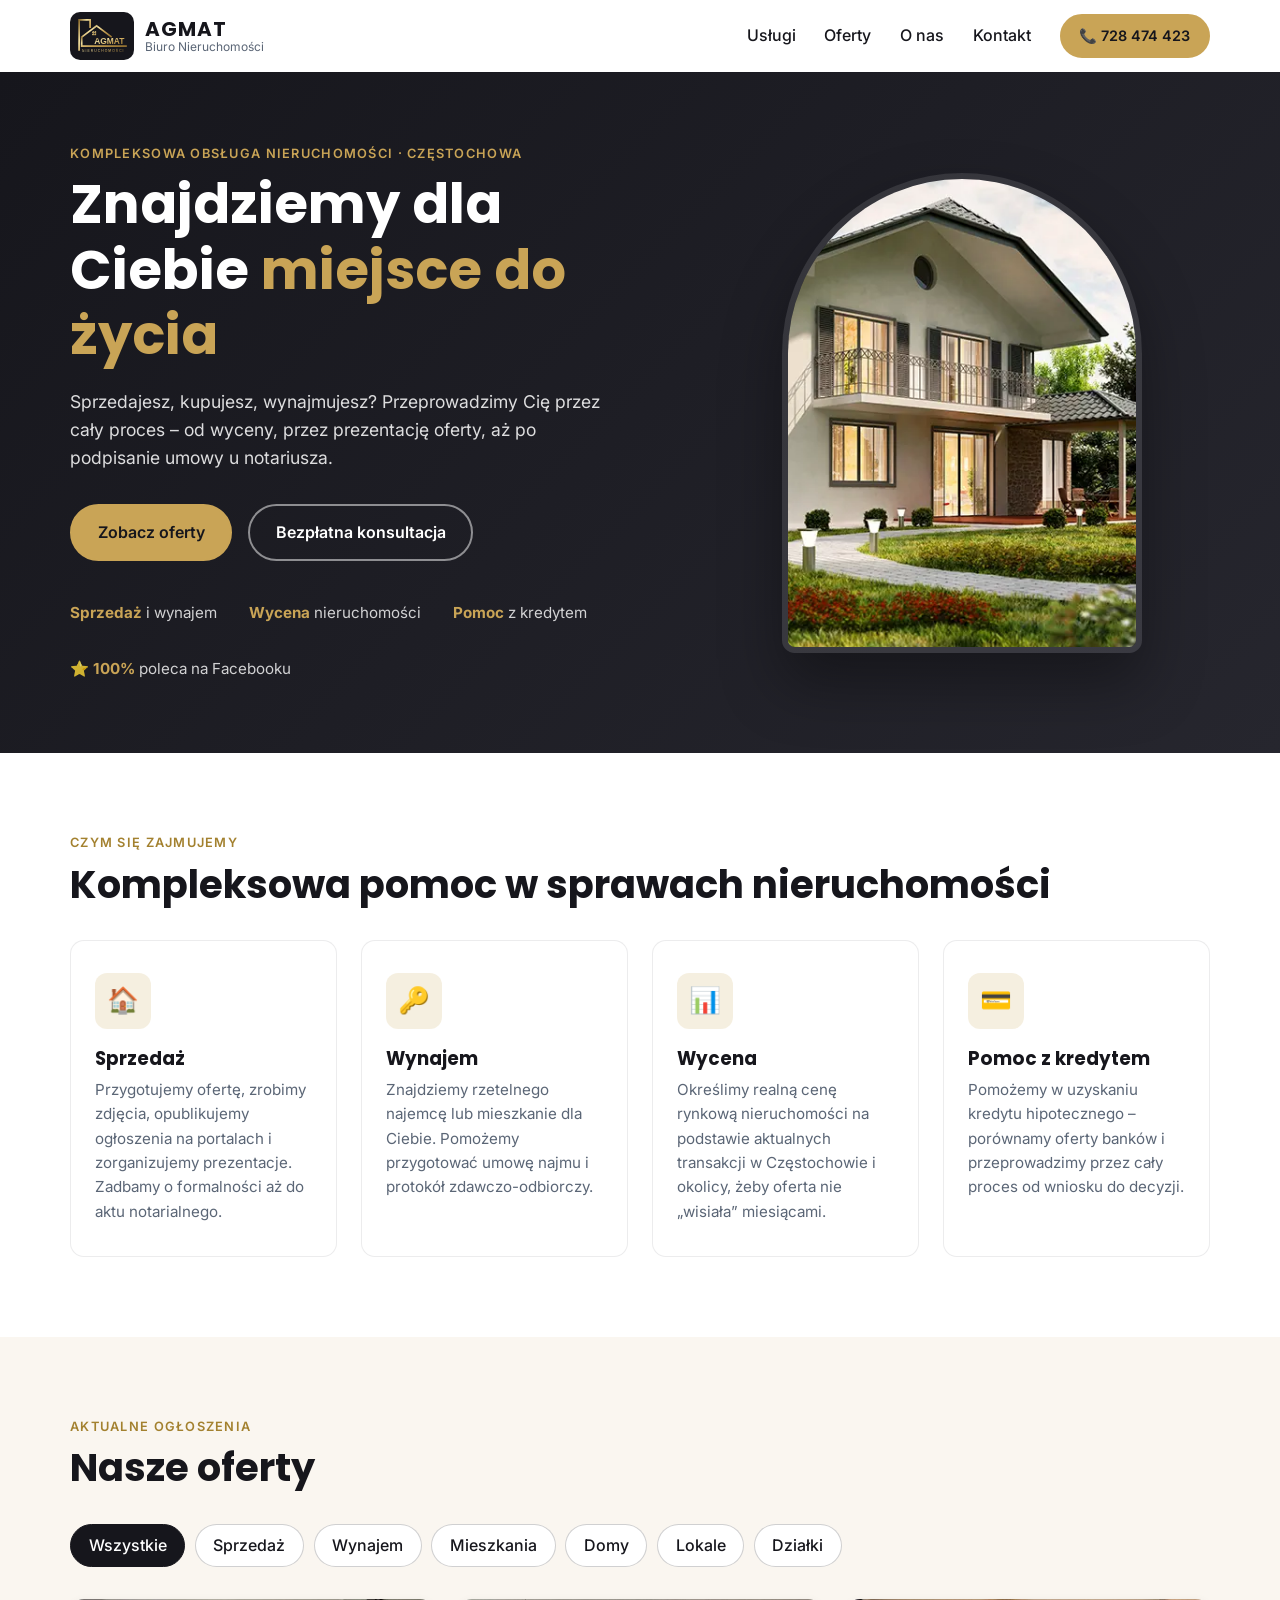
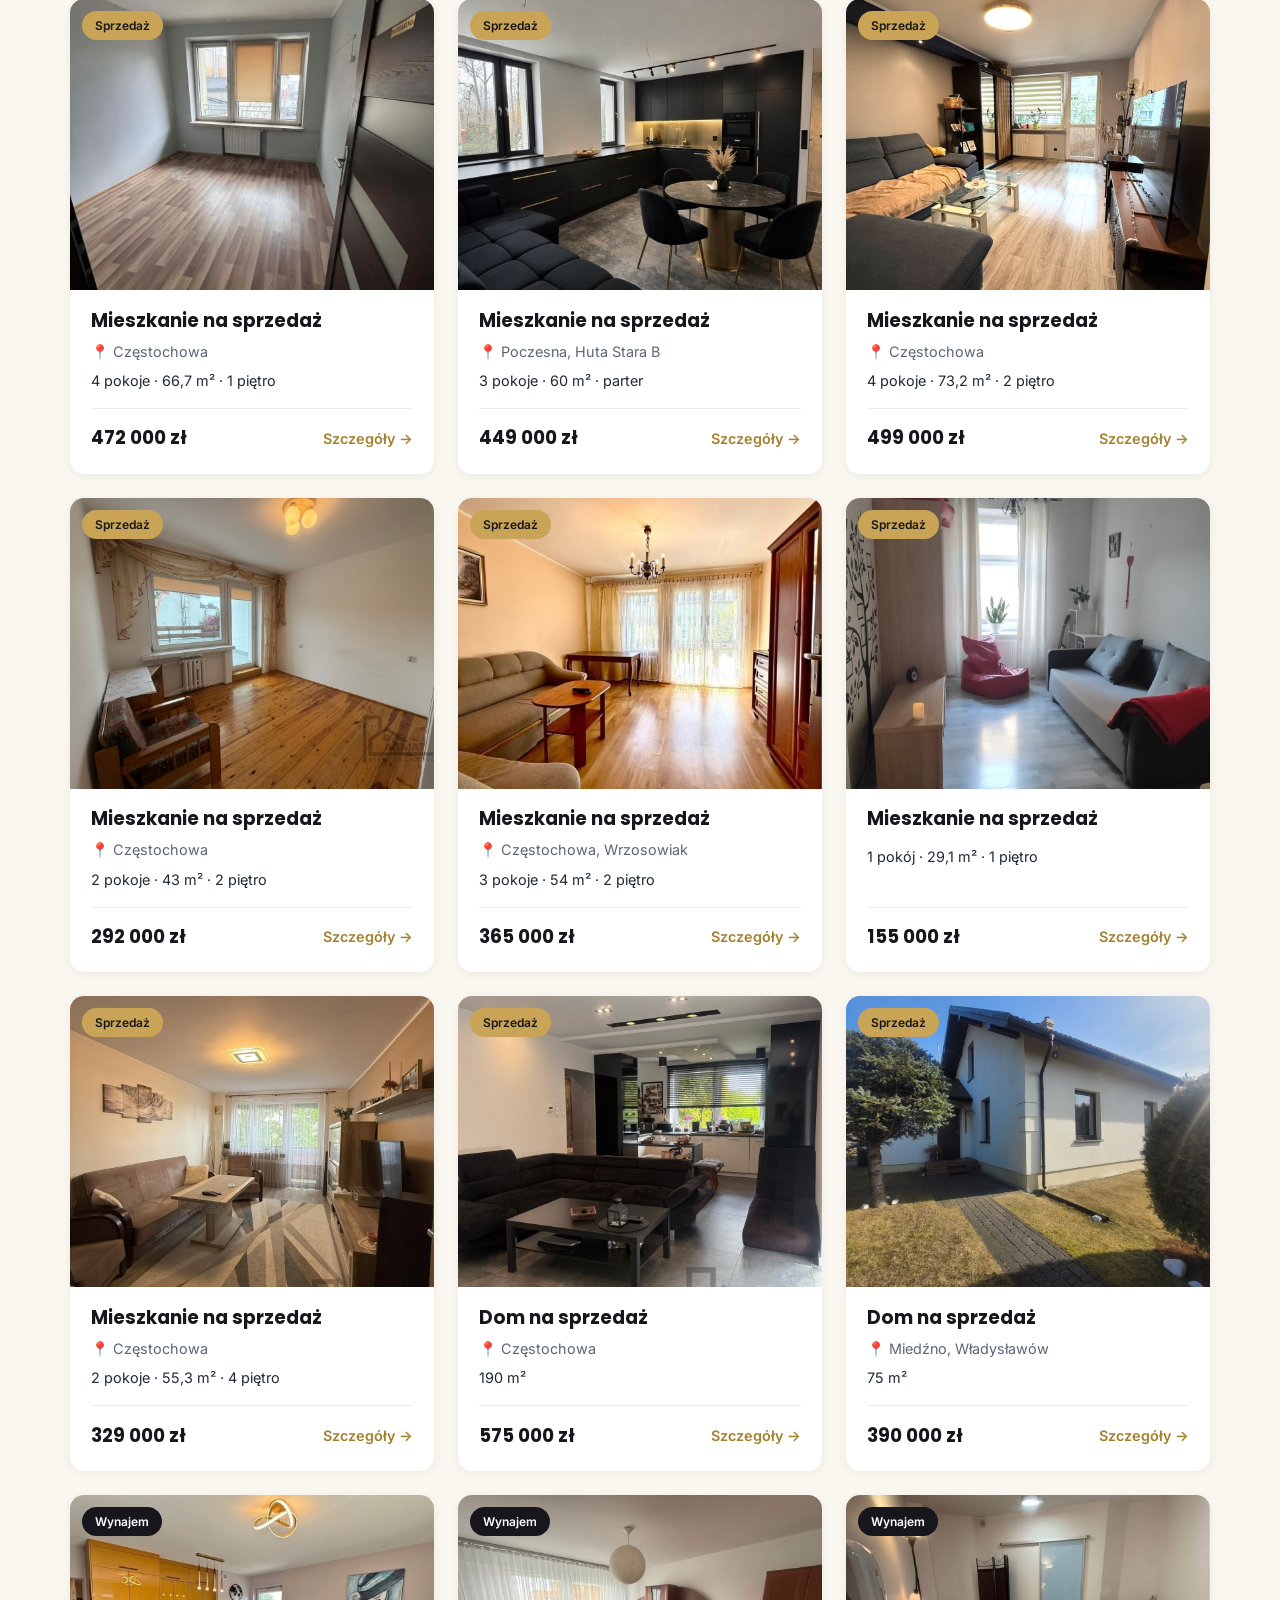
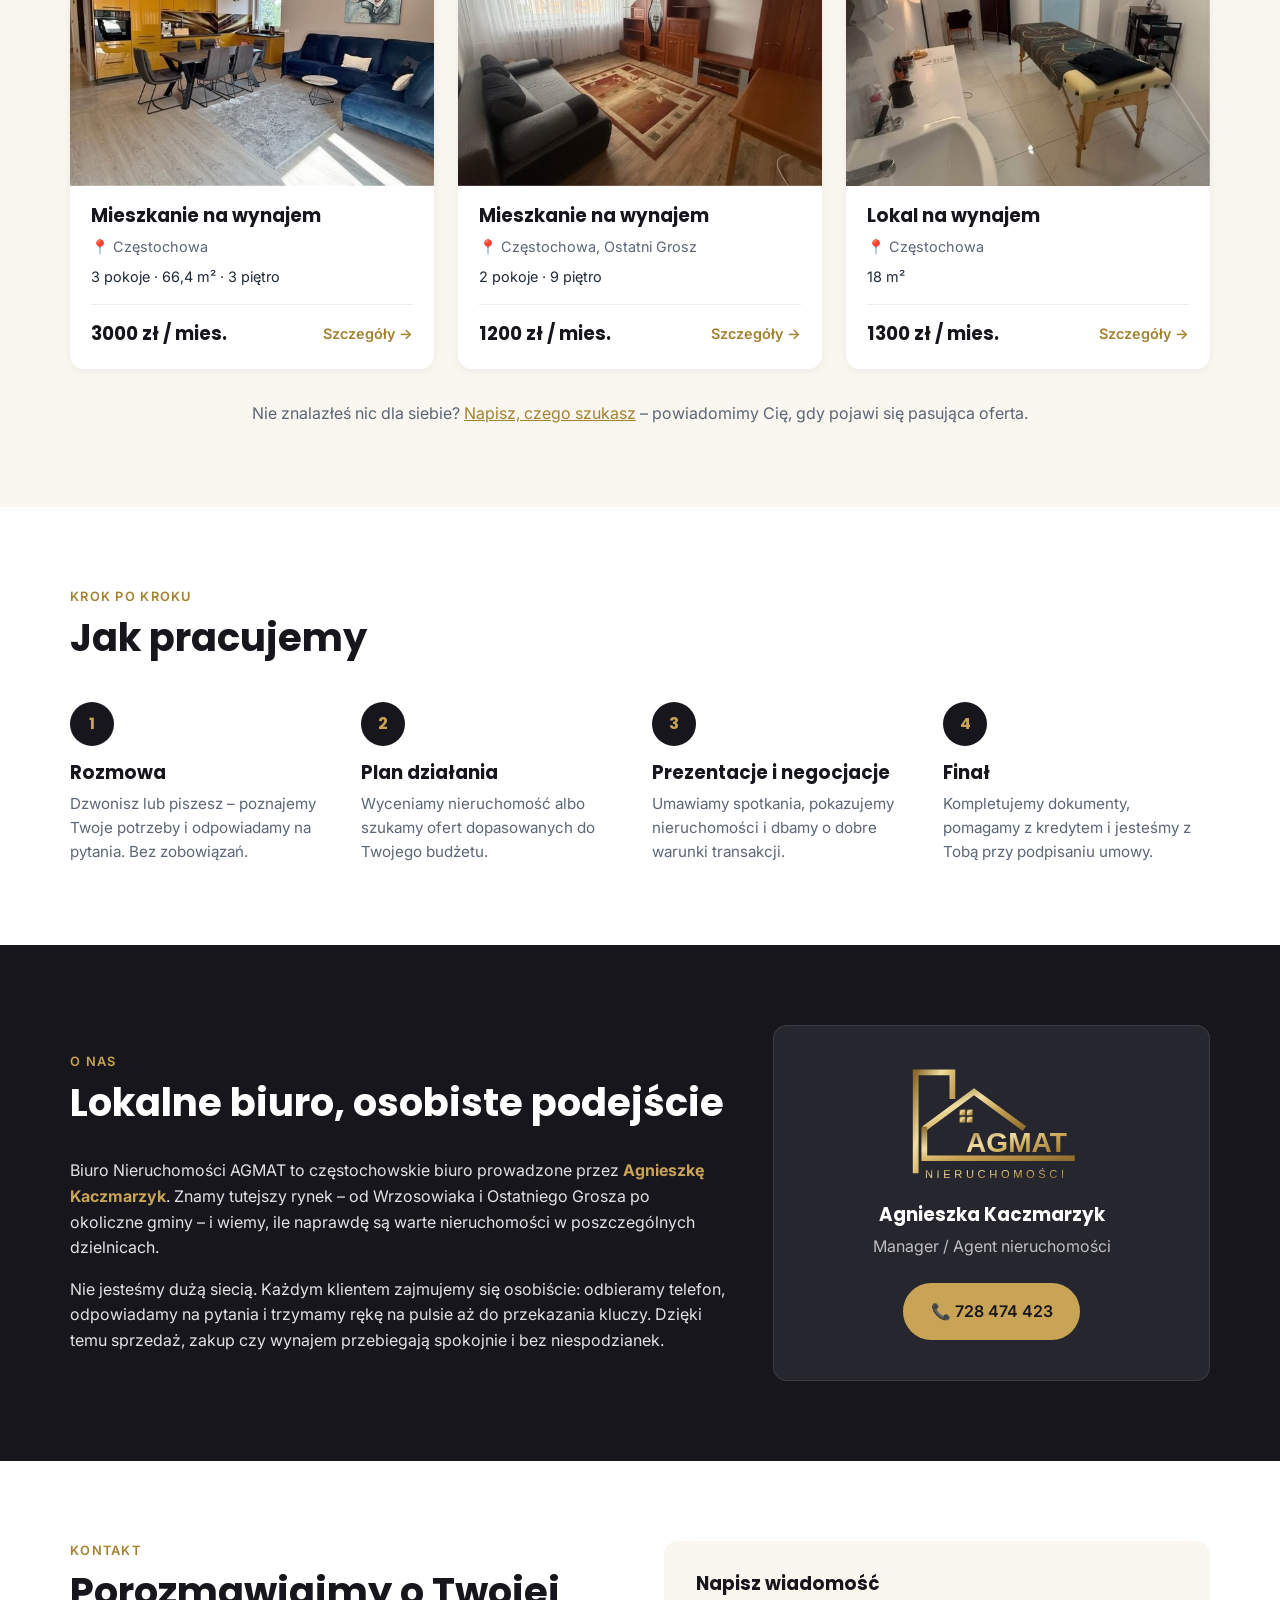
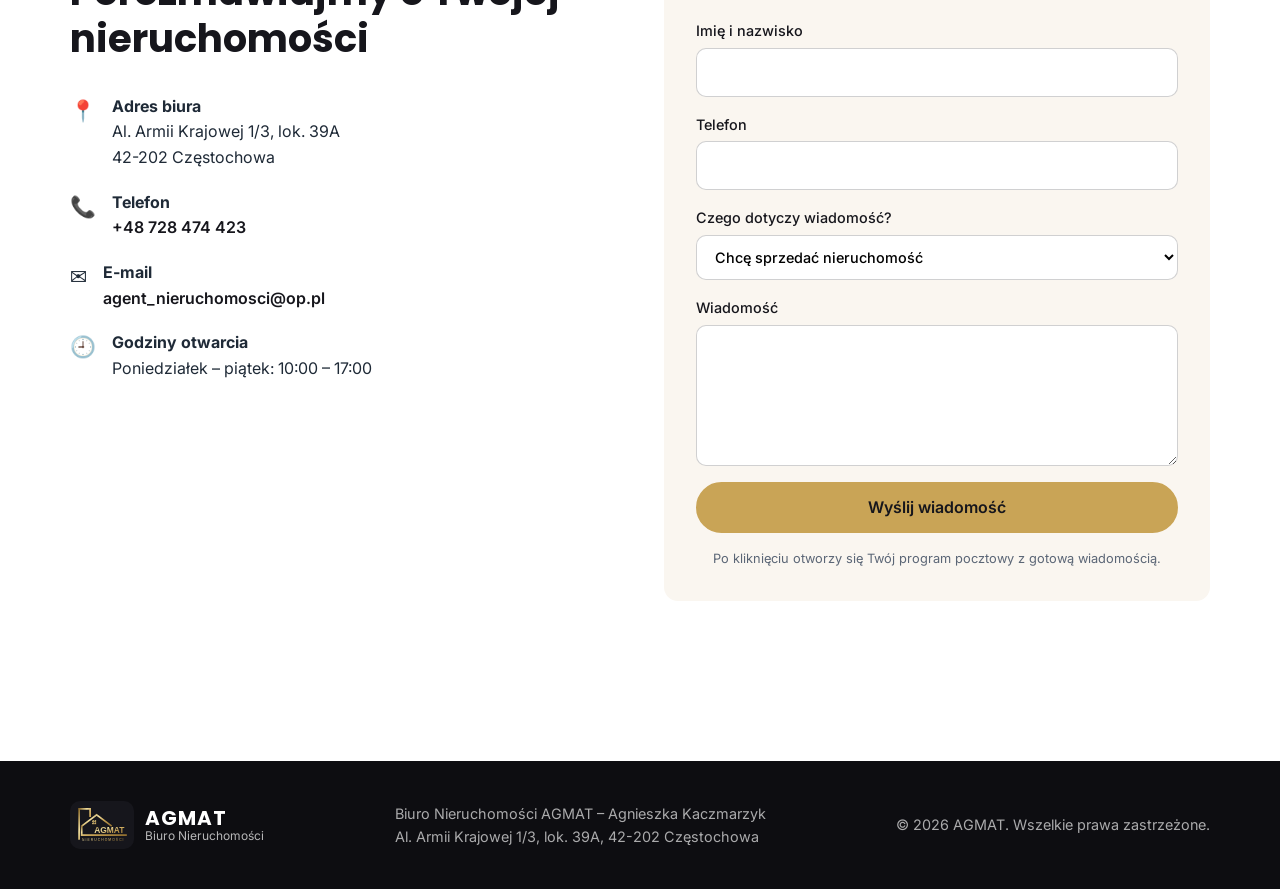
==== commit 2b81f2fd: "AGMAT: panel agenta do dodawania ofert - oferty przeniesione do agmat/oferty.json, strona wczytuje j" ====
--- a/agmat/index.html
+++ b/agmat/index.html
@@ -111,6 +111,7 @@
           <button class="filter" data-filter="mieszkanie">Mieszkania</button>
           <button class="filter" data-filter="dom">Domy</button>
           <button class="filter" data-filter="lokal">Lokale</button>
+          <button class="filter" data-filter="dzialka">Działki</button>
         </div>
 
         <div class="offers" id="offers-list">
--- a/agmat/style.css
+++ b/agmat/style.css
@@ -186,6 +186,12 @@
 }
 .offer__price { font-family: "Poppins", sans-serif; font-weight: 700; color: var(--navy); font-size: 1.15rem; }
 .offer__more { color: var(--orange-dark); font-weight: 600; font-size: .9rem; }
+.offer__count {
+  position: absolute; bottom: 12px; right: 12px;
+  font-size: .75rem; font-weight: 600; color: var(--white);
+  background: rgba(0,0,0,.55); padding: .25rem .6rem; border-radius: 999px;
+}
+.offers__empty { grid-column: 1 / -1; text-align: center; color: var(--muted); padding: 2rem 0; }
 .offers__note { margin-top: 2rem; text-align: center; color: var(--muted); }
 
 .btn--outline { background: transparent; color: var(--navy); border-color: var(--navy); }
@@ -199,7 +205,12 @@
   box-shadow: 0 30px 80px rgba(0,0,0,.4);
 }
 .modal::backdrop { background: rgba(13,13,17,.75); }
-.modal img { width: 100%; aspect-ratio: 5 / 4; object-fit: cover; }
+.modal__main { width: 100%; aspect-ratio: 5 / 4; object-fit: cover; }
+.modal__thumbs { display: flex; gap: .5rem; padding: .75rem 1.5rem 0; overflow-x: auto; }
+.modal__thumbs button { all: unset; cursor: pointer; flex: 0 0 72px; height: 56px; border-radius: 8px; overflow: hidden; opacity: .55; outline: 2px solid transparent; }
+.modal__thumbs button.is-active, .modal__thumbs button:hover { opacity: 1; outline-color: var(--orange); }
+.modal__thumbs img { width: 100%; height: 100%; object-fit: cover; aspect-ratio: auto; }
+.modal__desc { white-space: pre-line; margin-bottom: 1.2rem; }
 .modal__body { padding: 1.5rem; }
 .modal__body .offer__price { font-size: 1.5rem; margin-bottom: 1rem; display: block; }
 .modal dl { display: grid; grid-template-columns: auto 1fr; gap: .4rem 1.5rem; margin-bottom: 1.2rem; }
